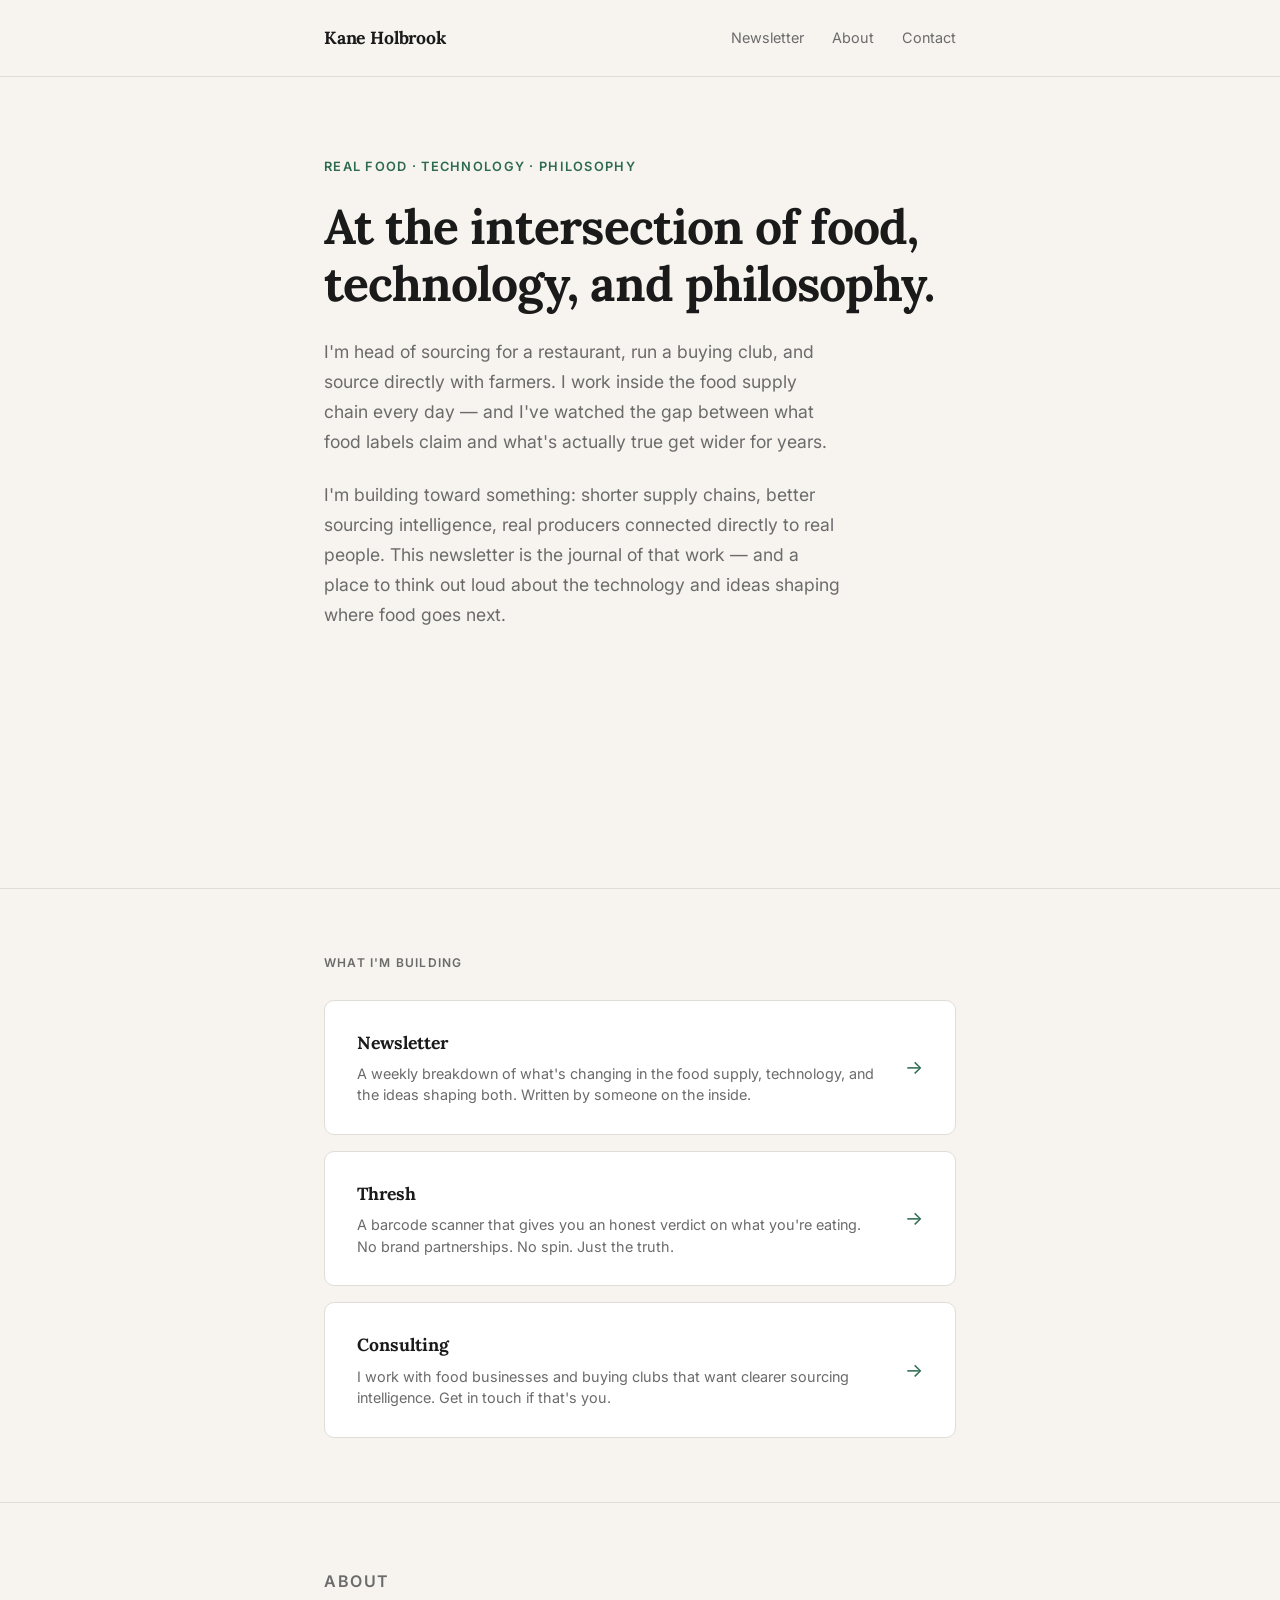
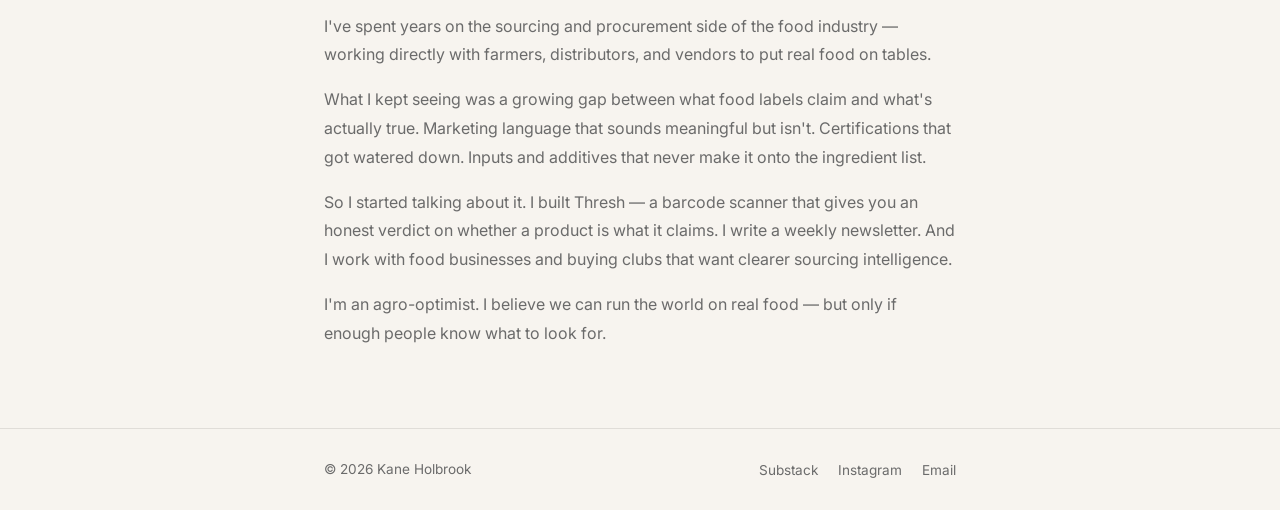
==== index.html @ c53640dc "Update hero copy" ====
<!DOCTYPE html>
<html lang="en">
<head>
  <meta charset="UTF-8" />
  <meta name="viewport" content="width=device-width, initial-scale=1.0" />
  <title>Kane Holbrook</title>
  <meta name="description" content="Real food. Technology. Philosophy. Kane Holbrook writes about what he sees working inside supply chains and building tools." />

  <!-- Open Graph -->
  <meta property="og:title" content="Kane Holbrook" />
  <meta property="og:description" content="Real food. Technology. Philosophy." />
  <meta property="og:type" content="website" />
  <meta property="og:url" content="https://kaneholbrook.com" />
  <meta property="og:image" content="https://kaneholbrook.com/assets/og-image.png" />

  <!-- Fonts -->
  <link rel="preconnect" href="https://fonts.googleapis.com" />
  <link rel="preconnect" href="https://fonts.gstatic.com" crossorigin />
  <link href="https://fonts.googleapis.com/css2?family=Lora:wght@700&family=Inter:wght@400;600&display=swap" rel="stylesheet" />

  <link rel="stylesheet" href="/assets/style.css" />
</head>
<body>

  <!-- Nav -->
  <nav>
    <div class="container">
      <a class="nav-name" href="/">Kane Holbrook</a>
      <ul class="nav-links">
        <li><a href="https://kaneholbrook.substack.com" target="_blank" rel="noopener">Newsletter</a></li>
        <li><a href="#about">About</a></li>
        <li><a href="mailto:kane@kaneholbrook.com">Contact</a></li>
      </ul>
    </div>
  </nav>

  <!-- Hero -->
  <section class="hero">
    <div class="container">
      <p class="hero-eyebrow">Real food &middot; Technology &middot; Philosophy</p>
      <h1>At the intersection of food,<br>technology, and philosophy.</h1>
      <p class="hero-sub">
        I'm head of sourcing for a restaurant, run a buying club, and source directly with farmers. I work inside the food supply chain every day — and I've watched the gap between what food labels claim and what's actually true get wider for years.
      </p>
      <p class="hero-sub" style="margin-top: -12px;">
        I'm building toward something: shorter supply chains, better sourcing intelligence, real producers connected directly to real people. This newsletter is the journal of that work — and a place to think out loud about the technology and ideas shaping where food goes next.
      </p>
      <div class="substack-embed">
        <iframe src="https://kaneholbrook.substack.com/embed"
          width="100%"
          height="150"
          style="border:none; background:transparent;"
          frameborder="0"
          scrolling="no">
        </iframe>
      </div>
    </div>
  </section>

  <hr class="divider" />

  <!-- Cards -->
  <section class="cards-section">
    <div class="container">
      <p class="section-label">What I'm building</p>
      <div class="cards">

        <a class="card" href="https://kaneholbrook.substack.com" target="_blank" rel="noopener">
          <div class="card-text">
            <h3>Newsletter</h3>
            <p>A weekly breakdown of what's changing in the food supply, technology, and the ideas shaping both. Written by someone on the inside.</p>
          </div>
          <span class="card-arrow">→</span>
        </a>

        <a class="card" href="#" target="_blank" rel="noopener">
          <div class="card-text">
            <h3>Thresh</h3>
            <p>A barcode scanner that gives you an honest verdict on what you're eating. No brand partnerships. No spin. Just the truth.</p>
          </div>
          <span class="card-arrow">→</span>
        </a>

        <a class="card" href="mailto:kane@kaneholbrook.com">
          <div class="card-text">
            <h3>Consulting</h3>
            <p>I work with food businesses and buying clubs that want clearer sourcing intelligence. Get in touch if that's you.</p>
          </div>
          <span class="card-arrow">→</span>
        </a>

      </div>
    </div>
  </section>

  <hr class="divider" />

  <!-- About -->
  <section class="about-section" id="about">
    <div class="container" style="padding-top: 64px;">
      <p class="section-label">About</p>
      <p>
        I've spent years on the sourcing and procurement side of the food industry — working directly with farmers, distributors, and vendors to put real food on tables.
      </p>
      <p>
        What I kept seeing was a growing gap between what food labels claim and what's actually true. Marketing language that sounds meaningful but isn't. Certifications that got watered down. Inputs and additives that never make it onto the ingredient list.
      </p>
      <p>
        So I started talking about it. I built Thresh — a barcode scanner that gives you an honest verdict on whether a product is what it claims. I write a weekly newsletter. And I work with food businesses and buying clubs that want clearer sourcing intelligence.
      </p>
      <p>
        I'm an agro-optimist. I believe we can run the world on real food — but only if enough people know what to look for.
      </p>
    </div>
  </section>

  <!-- Footer -->
  <footer>
    <div class="container">
      <span class="footer-name">© 2026 Kane Holbrook</span>
      <ul class="footer-links">
        <li><a href="https://kaneholbrook.substack.com" target="_blank" rel="noopener">Substack</a></li>
        <li><a href="https://instagram.com/kane_holbrook" target="_blank" rel="noopener">Instagram</a></li>
        <li><a href="mailto:kane@kaneholbrook.com">Email</a></li>
      </ul>
    </div>
  </footer>

</body>
</html>
---- assets/style.css ----
/* Reset */
*, *::before, *::after { box-sizing: border-box; margin: 0; padding: 0; }

/* Variables */
:root {
  --bg: #F7F4EF;
  --text: #1A1A1A;
  --muted: #6B6B6B;
  --green: #2D6A4F;
  --green-light: #40916C;
  --border: #E0DDD8;
  --card-bg: #FFFFFF;
}

/* Base */
html { font-size: 16px; scroll-behavior: smooth; }

body {
  background: var(--bg);
  color: var(--text);
  font-family: 'Inter', system-ui, -apple-system, sans-serif;
  line-height: 1.6;
  -webkit-font-smoothing: antialiased;
}

/* Layout */
.container {
  max-width: 680px;
  margin: 0 auto;
  padding: 0 24px;
}

/* Nav */
nav {
  padding: 24px 0;
  border-bottom: 1px solid var(--border);
}

nav .container {
  display: flex;
  justify-content: space-between;
  align-items: center;
}

.nav-name {
  font-family: 'Lora', Georgia, serif;
  font-weight: 700;
  font-size: 1.1rem;
  color: var(--text);
  text-decoration: none;
  letter-spacing: -0.01em;
}

.nav-links {
  display: flex;
  gap: 28px;
  list-style: none;
}

.nav-links a {
  color: var(--muted);
  text-decoration: none;
  font-size: 0.9rem;
  transition: color 0.15s;
}

.nav-links a:hover { color: var(--text); }

/* Hero */
.hero {
  padding: 80px 0 64px;
}

.hero-eyebrow {
  font-size: 0.8rem;
  font-weight: 600;
  letter-spacing: 0.1em;
  text-transform: uppercase;
  color: var(--green);
  margin-bottom: 20px;
}

.hero h1 {
  font-family: 'Lora', Georgia, serif;
  font-size: clamp(2rem, 5vw, 3rem);
  font-weight: 700;
  line-height: 1.2;
  letter-spacing: -0.02em;
  color: var(--text);
  margin-bottom: 24px;
}

.hero-sub {
  font-size: 1.1rem;
  color: var(--muted);
  line-height: 1.7;
  max-width: 520px;
  margin-bottom: 36px;
}

/* Substack embed */
.substack-embed {
  max-width: 480px;
  margin-top: 8px;
}

/* Divider */
.divider {
  border: none;
  border-top: 1px solid var(--border);
  margin: 0;
}

/* Cards section */
.cards-section {
  padding: 64px 0;
}

.section-label {
  font-size: 0.75rem;
  font-weight: 600;
  letter-spacing: 0.1em;
  text-transform: uppercase;
  color: var(--muted);
  margin-bottom: 28px;
}

.cards {
  display: flex;
  flex-direction: column;
  gap: 16px;
}

.card {
  background: var(--card-bg);
  border: 1px solid var(--border);
  border-radius: 10px;
  padding: 28px 32px;
  display: flex;
  justify-content: space-between;
  align-items: center;
  gap: 24px;
  text-decoration: none;
  color: inherit;
  transition: border-color 0.15s, box-shadow 0.15s;
}

.card:hover {
  border-color: var(--green);
  box-shadow: 0 2px 12px rgba(45, 106, 79, 0.08);
}

.card-text h3 {
  font-family: 'Lora', Georgia, serif;
  font-size: 1.1rem;
  font-weight: 700;
  margin-bottom: 6px;
  color: var(--text);
}

.card-text p {
  font-size: 0.9rem;
  color: var(--muted);
  line-height: 1.5;
}

.card-arrow {
  color: var(--green);
  font-size: 1.2rem;
  flex-shrink: 0;
}

/* About section */
.about-section {
  padding: 0 0 80px;
}

.about-section p {
  font-size: 1rem;
  color: var(--muted);
  line-height: 1.8;
  margin-bottom: 16px;
}

.about-section p:last-child { margin-bottom: 0; }

/* Footer */
footer {
  border-top: 1px solid var(--border);
  padding: 28px 0;
}

footer .container {
  display: flex;
  justify-content: space-between;
  align-items: center;
}

.footer-name {
  font-size: 0.85rem;
  color: var(--muted);
}

.footer-links {
  display: flex;
  gap: 20px;
  list-style: none;
}

.footer-links a {
  font-size: 0.85rem;
  color: var(--muted);
  text-decoration: none;
  transition: color 0.15s;
}

.footer-links a:hover { color: var(--text); }

/* Mobile */
@media (max-width: 600px) {
  .hero { padding: 56px 0 48px; }

  .subscribe-form {
    flex-direction: column;
  }

  .subscribe-form input,
  .btn-primary {
    width: 100%;
    text-align: center;
  }

  .card { padding: 22px 20px; }

  footer .container {
    flex-direction: column;
    gap: 16px;
    text-align: center;
  }
}
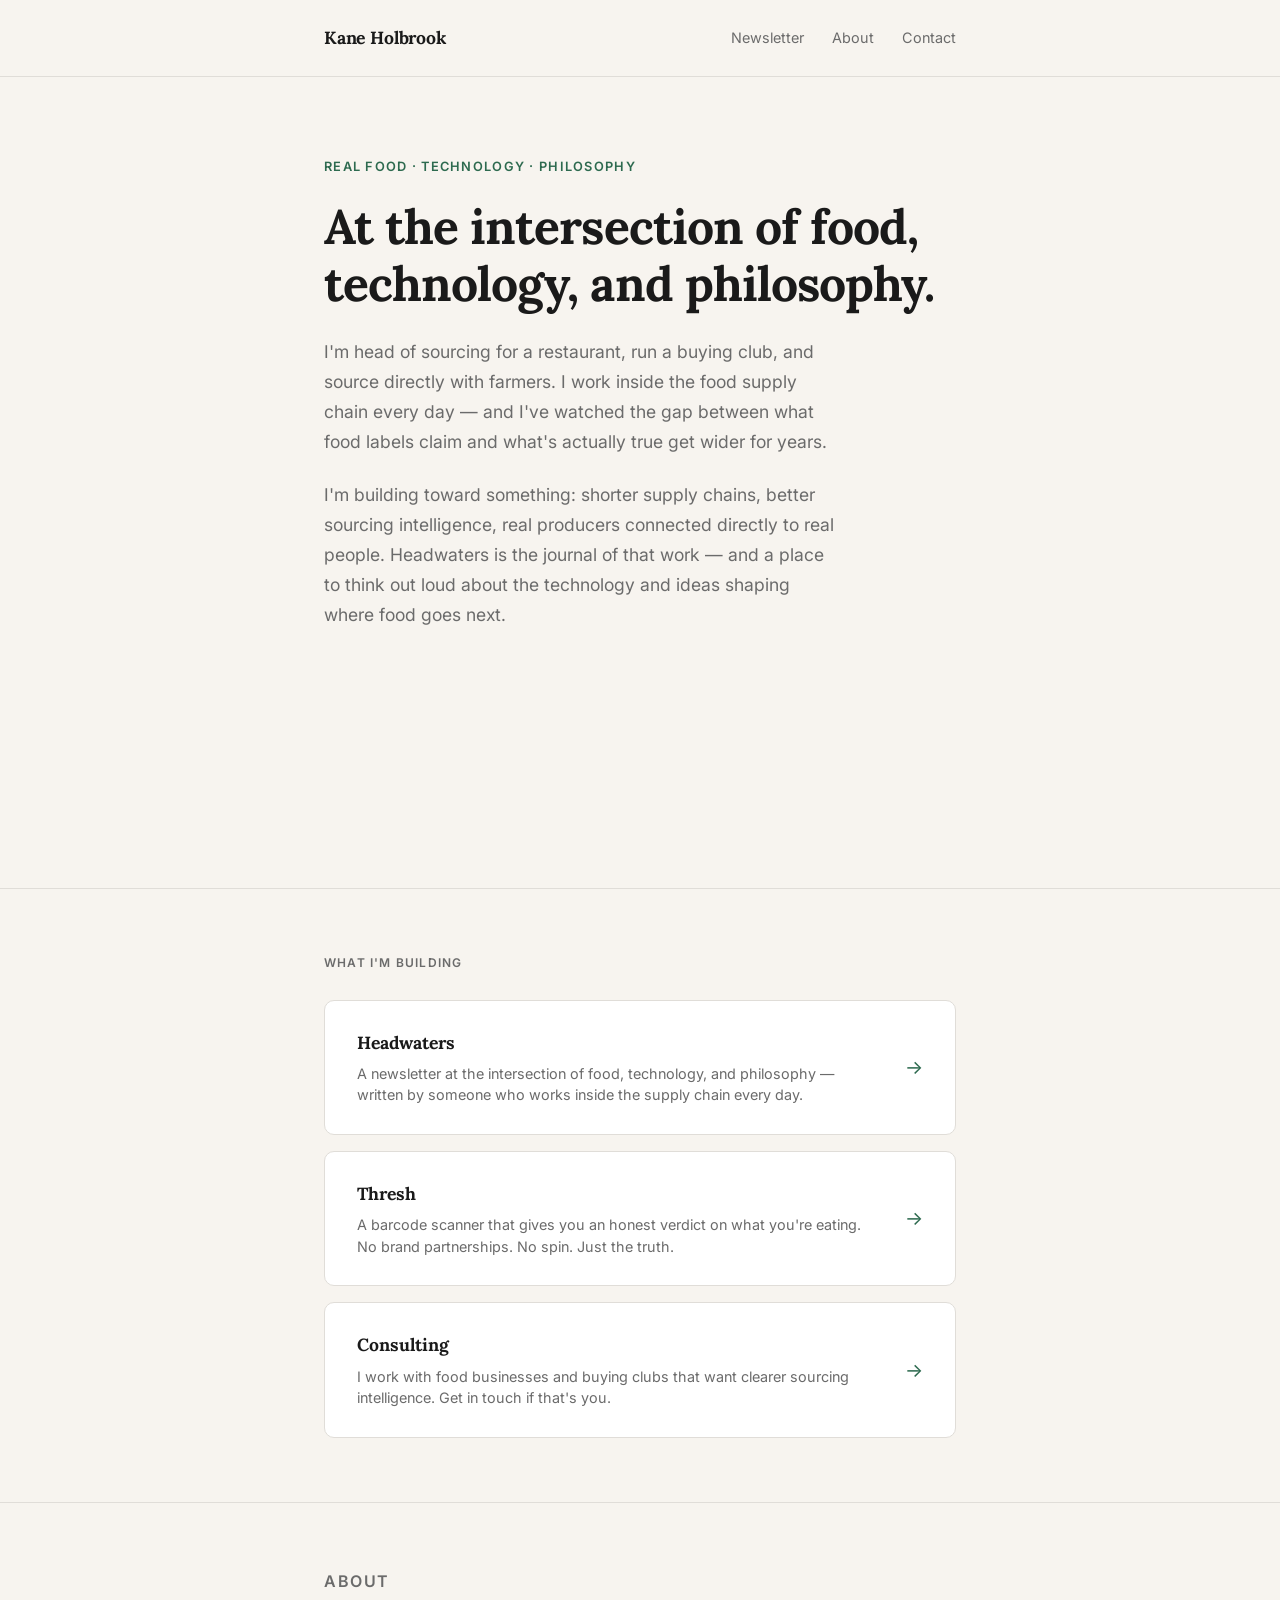
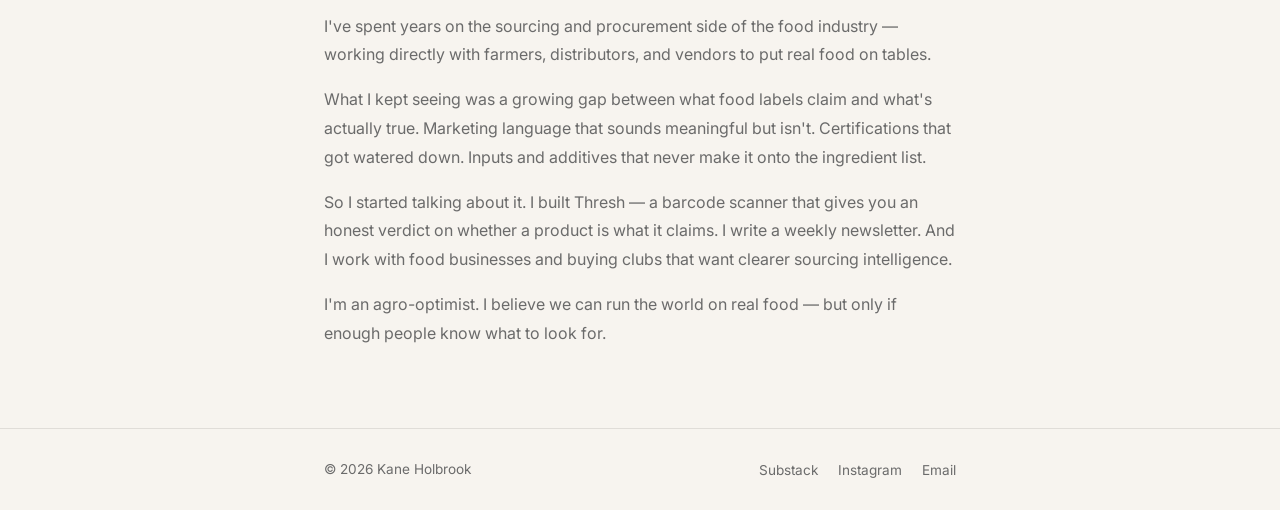
==== commit 7b096404: "Name newsletter Headwaters" ====
--- a/index.html
+++ b/index.html
@@ -43,7 +43,7 @@
         I'm head of sourcing for a restaurant, run a buying club, and source directly with farmers. I work inside the food supply chain every day — and I've watched the gap between what food labels claim and what's actually true get wider for years.
       </p>
       <p class="hero-sub" style="margin-top: -12px;">
-        I'm building toward something: shorter supply chains, better sourcing intelligence, real producers connected directly to real people. This newsletter is the journal of that work — and a place to think out loud about the technology and ideas shaping where food goes next.
+        I'm building toward something: shorter supply chains, better sourcing intelligence, real producers connected directly to real people. Headwaters is the journal of that work — and a place to think out loud about the technology and ideas shaping where food goes next.
       </p>
       <div class="substack-embed">
         <iframe src="https://kaneholbrook.substack.com/embed"
@@ -67,8 +67,8 @@
 
         <a class="card" href="https://kaneholbrook.substack.com" target="_blank" rel="noopener">
           <div class="card-text">
-            <h3>Newsletter</h3>
-            <p>A weekly breakdown of what's changing in the food supply, technology, and the ideas shaping both. Written by someone on the inside.</p>
+            <h3>Headwaters</h3>
+            <p>A newsletter at the intersection of food, technology, and philosophy — written by someone who works inside the supply chain every day.</p>
           </div>
           <span class="card-arrow">→</span>
         </a>
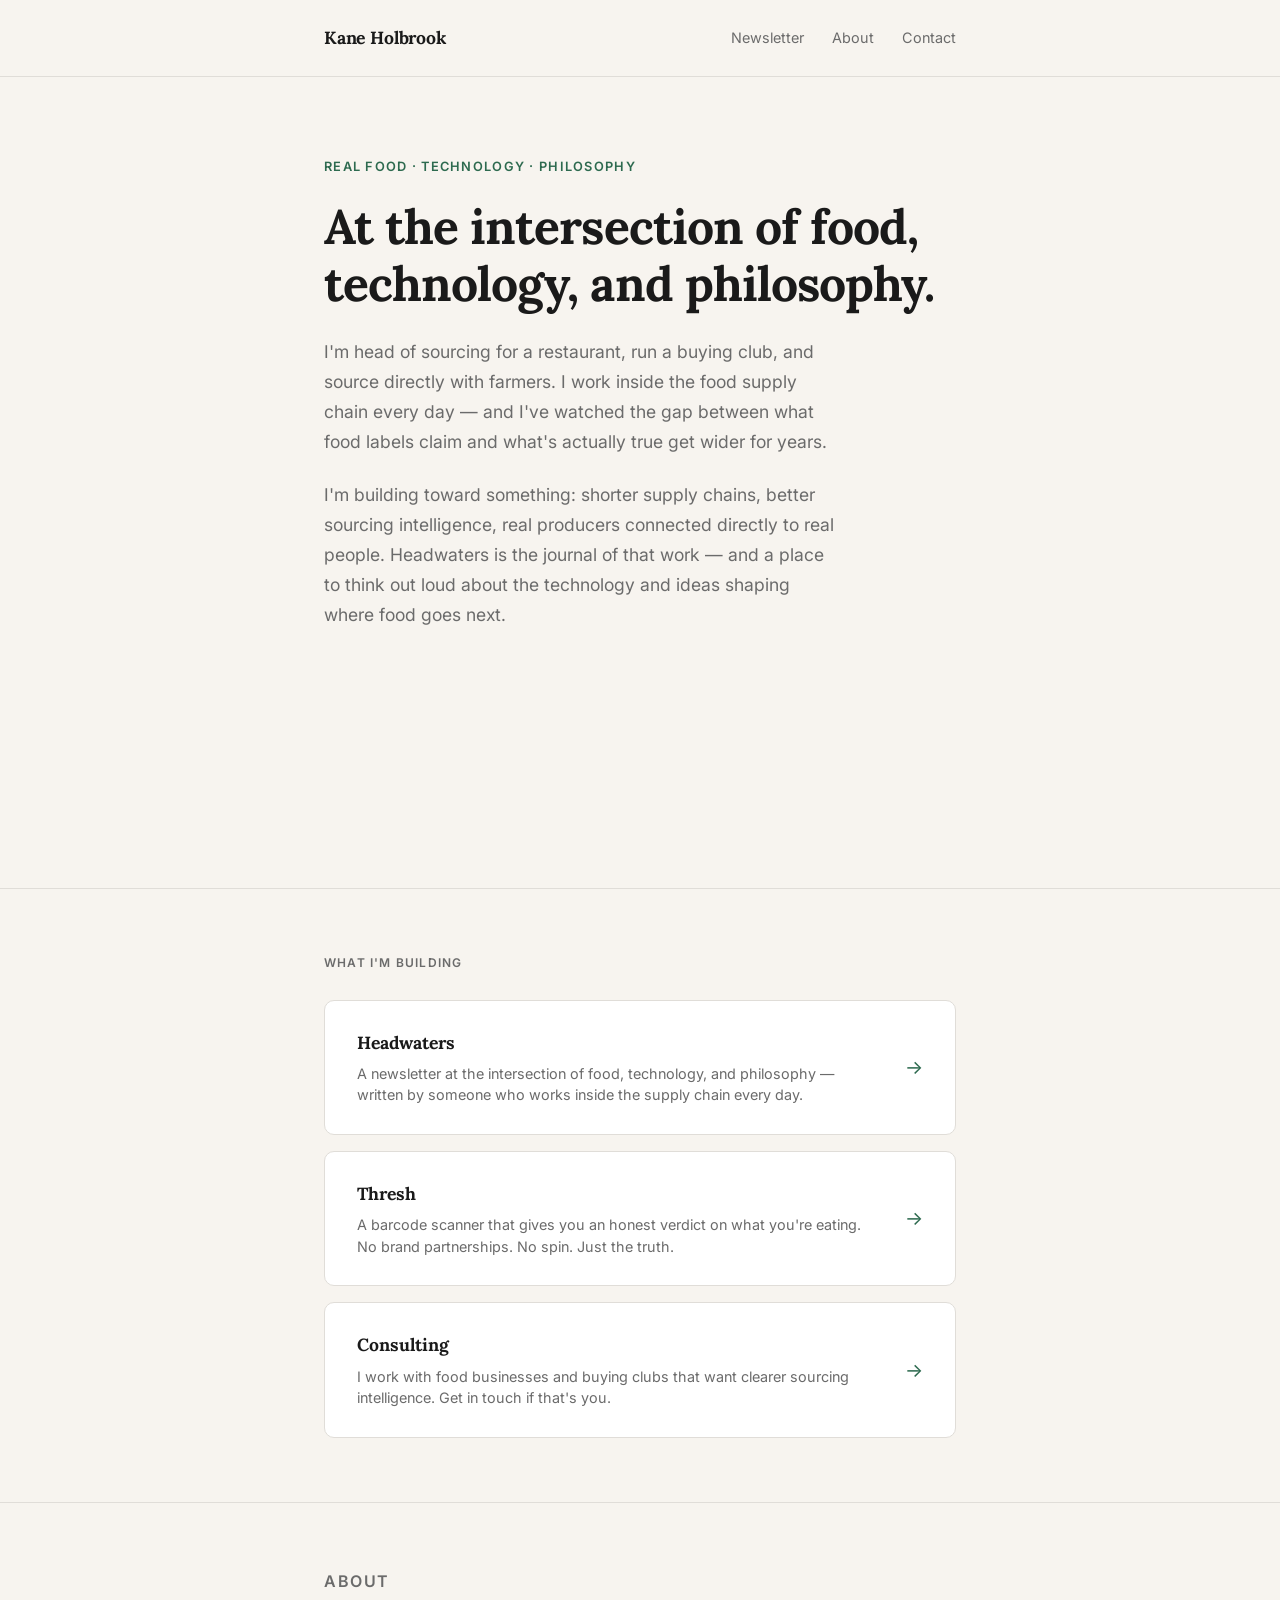
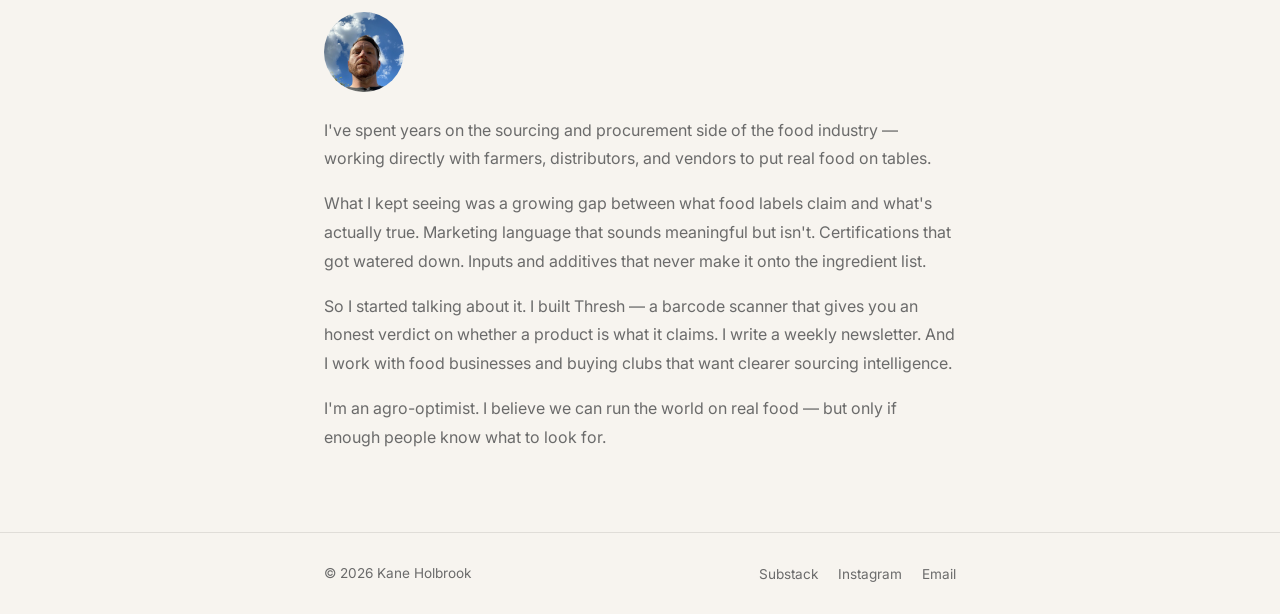
==== commit 3c0e691c: "Add headshot to about section" ====
--- a/index.html
+++ b/index.html
@@ -99,6 +99,7 @@
   <section class="about-section" id="about">
     <div class="container" style="padding-top: 64px;">
       <p class="section-label">About</p>
+      <img src="/assets/kane.jpg" alt="Kane Holbrook" class="about-photo" />
       <p>
         I've spent years on the sourcing and procurement side of the food industry — working directly with farmers, distributors, and vendors to put real food on tables.
       </p>
--- a/assets/style.css
+++ b/assets/style.css
@@ -170,6 +170,17 @@
   flex-shrink: 0;
 }
 
+/* About photo */
+.about-photo {
+  width: 80px;
+  height: 80px;
+  border-radius: 50%;
+  object-fit: cover;
+  object-position: center 20%;
+  margin-bottom: 24px;
+  display: block;
+}
+
 /* About section */
 .about-section {
   padding: 0 0 80px;
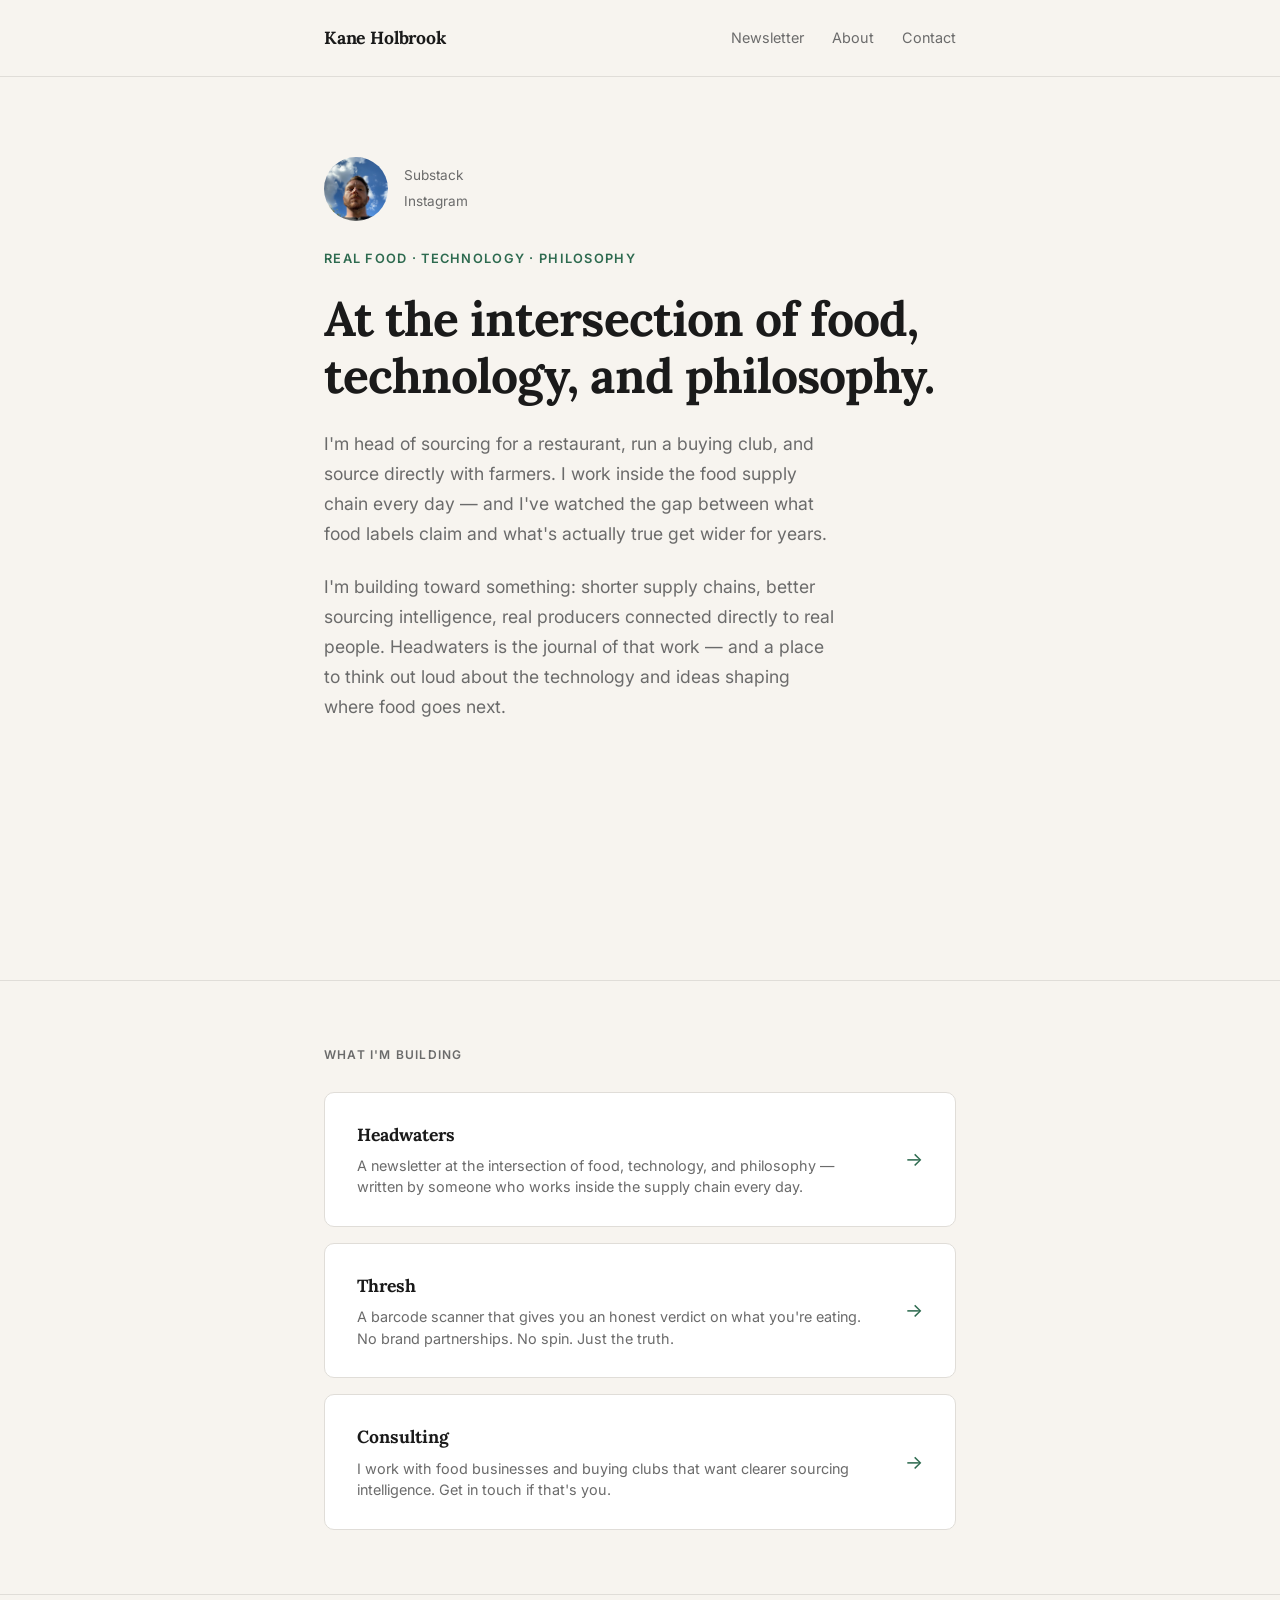
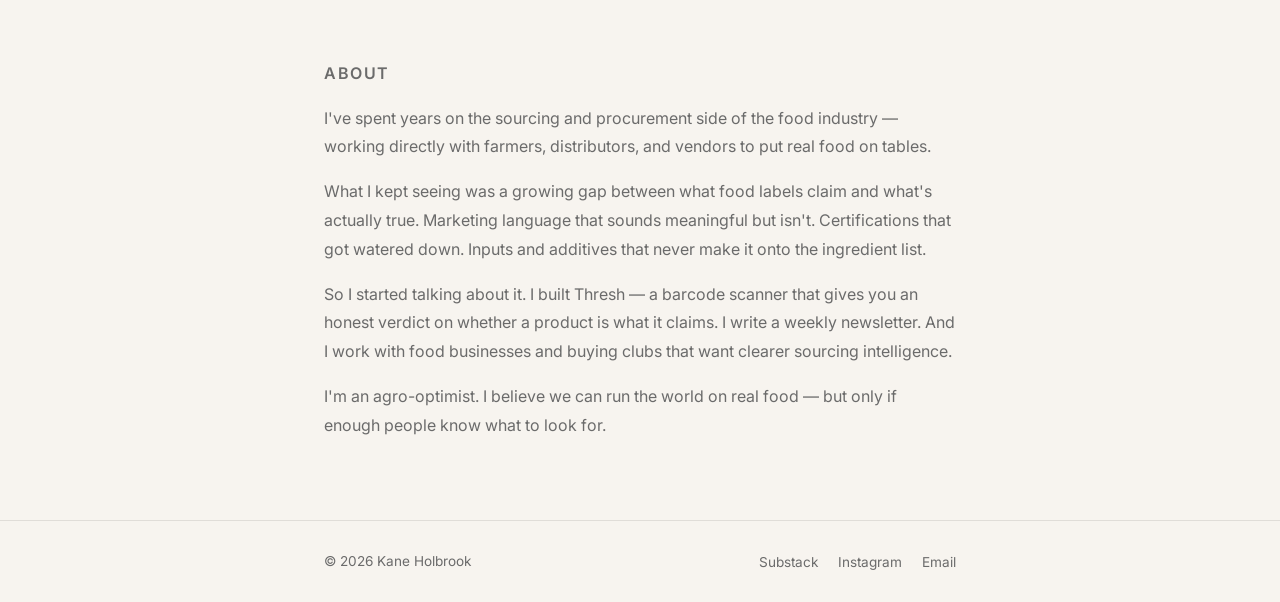
==== commit ca7d3060: "Move photo above fold with social links" ====
--- a/index.html
+++ b/index.html
@@ -37,6 +37,13 @@
   <!-- Hero -->
   <section class="hero">
     <div class="container">
+      <div class="hero-identity">
+        <img src="/assets/kane.jpg" alt="Kane Holbrook" class="hero-photo" />
+        <div class="hero-identity-links">
+          <a href="https://kaneholbrook.substack.com" target="_blank" rel="noopener">Substack</a>
+          <a href="https://instagram.com/kane_holbrook" target="_blank" rel="noopener">Instagram</a>
+        </div>
+      </div>
       <p class="hero-eyebrow">Real food &middot; Technology &middot; Philosophy</p>
       <h1>At the intersection of food,<br>technology, and philosophy.</h1>
       <p class="hero-sub">
@@ -99,7 +106,6 @@
   <section class="about-section" id="about">
     <div class="container" style="padding-top: 64px;">
       <p class="section-label">About</p>
-      <img src="/assets/kane.jpg" alt="Kane Holbrook" class="about-photo" />
       <p>
         I've spent years on the sourcing and procurement side of the food industry — working directly with farmers, distributors, and vendors to put real food on tables.
       </p>
--- a/assets/style.css
+++ b/assets/style.css
@@ -170,16 +170,37 @@
   flex-shrink: 0;
 }
 
-/* About photo */
-.about-photo {
-  width: 80px;
-  height: 80px;
+/* Hero identity block */
+.hero-identity {
+  display: flex;
+  align-items: center;
+  gap: 16px;
+  margin-bottom: 28px;
+}
+
+.hero-photo {
+  width: 64px;
+  height: 64px;
   border-radius: 50%;
   object-fit: cover;
   object-position: center 20%;
-  margin-bottom: 24px;
-  display: block;
-}
+  flex-shrink: 0;
+}
+
+.hero-identity-links {
+  display: flex;
+  flex-direction: column;
+  gap: 4px;
+}
+
+.hero-identity-links a {
+  font-size: 0.85rem;
+  color: var(--muted);
+  text-decoration: none;
+  transition: color 0.15s;
+}
+
+.hero-identity-links a:hover { color: var(--green); }
 
 /* About section */
 .about-section {
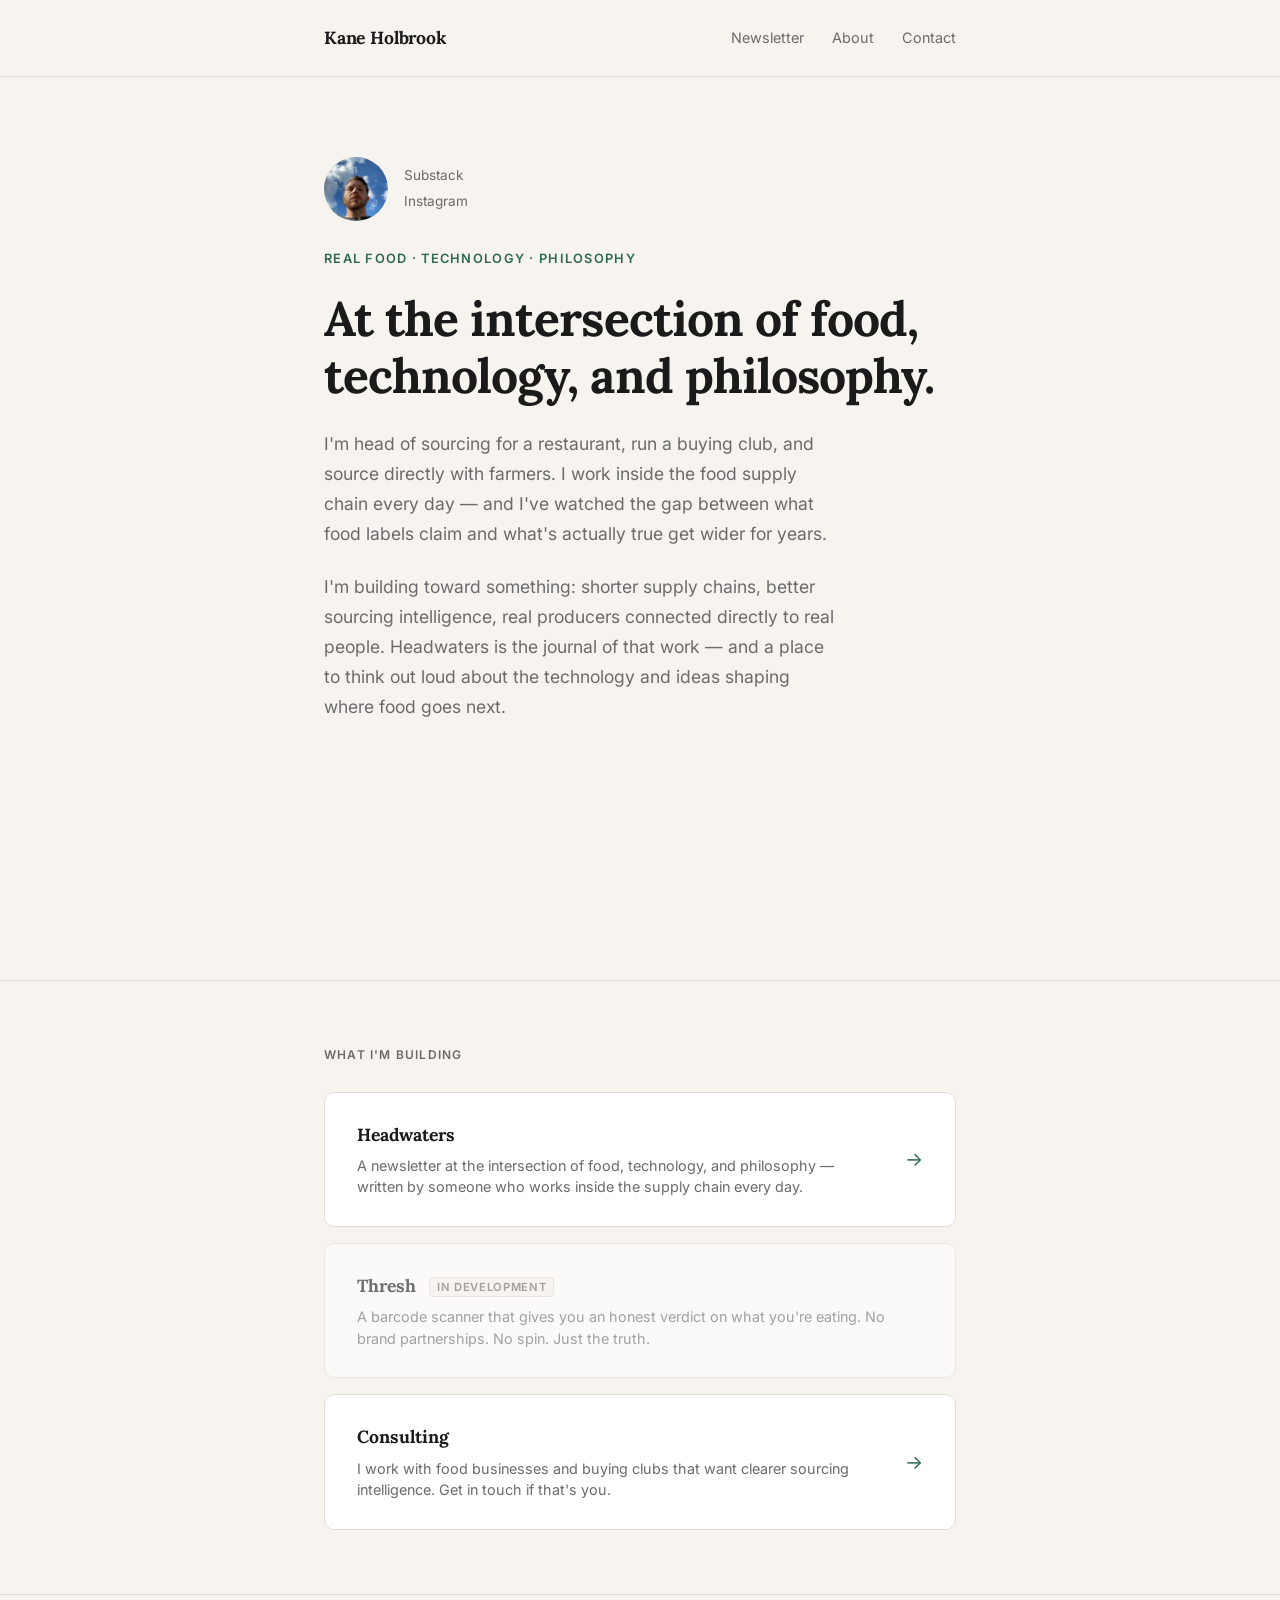
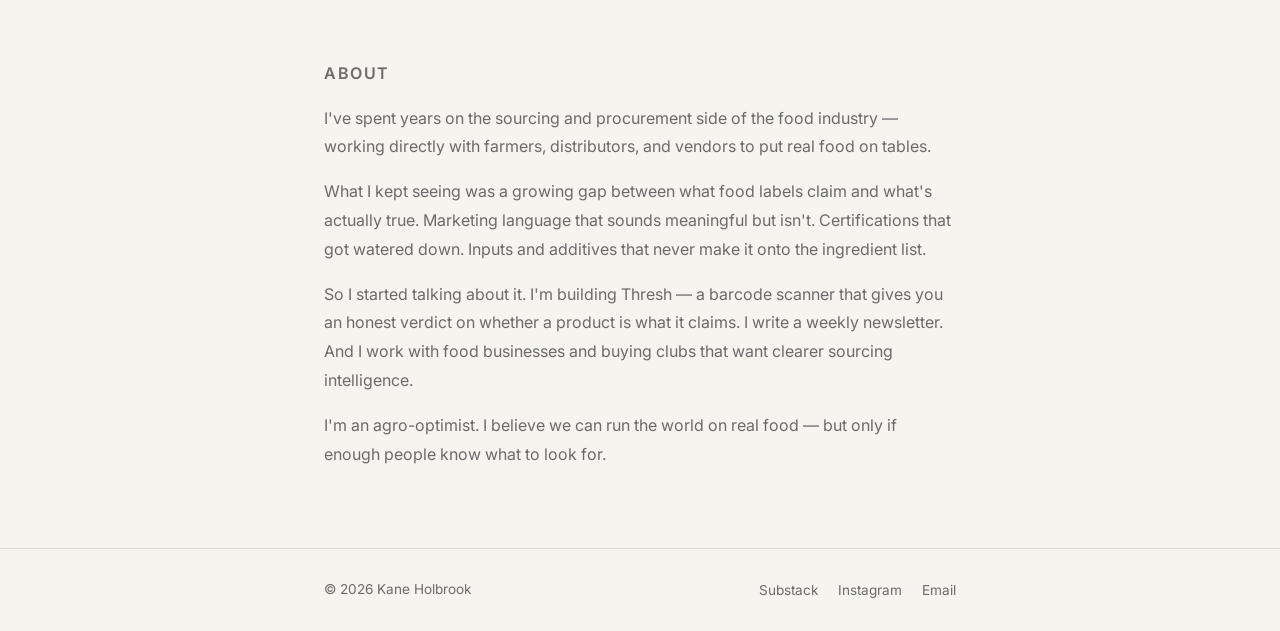
==== commit 9f968385: "Mark Thresh as in development" ====
--- a/index.html
+++ b/index.html
@@ -80,13 +80,12 @@
           <span class="card-arrow">→</span>
         </a>
 
-        <a class="card" href="#" target="_blank" rel="noopener">
+        <div class="card card-inactive">
           <div class="card-text">
-            <h3>Thresh</h3>
+            <h3>Thresh <span class="card-badge">In development</span></h3>
             <p>A barcode scanner that gives you an honest verdict on what you're eating. No brand partnerships. No spin. Just the truth.</p>
           </div>
-          <span class="card-arrow">→</span>
-        </a>
+        </div>
 
         <a class="card" href="mailto:kane@kaneholbrook.com">
           <div class="card-text">
@@ -113,7 +112,7 @@
         What I kept seeing was a growing gap between what food labels claim and what's actually true. Marketing language that sounds meaningful but isn't. Certifications that got watered down. Inputs and additives that never make it onto the ingredient list.
       </p>
       <p>
-        So I started talking about it. I built Thresh — a barcode scanner that gives you an honest verdict on whether a product is what it claims. I write a weekly newsletter. And I work with food businesses and buying clubs that want clearer sourcing intelligence.
+        So I started talking about it. I'm building Thresh — a barcode scanner that gives you an honest verdict on whether a product is what it claims. I write a weekly newsletter. And I work with food businesses and buying clubs that want clearer sourcing intelligence.
       </p>
       <p>
         I'm an agro-optimist. I believe we can run the world on real food — but only if enough people know what to look for.
--- a/assets/style.css
+++ b/assets/style.css
@@ -170,6 +170,31 @@
   flex-shrink: 0;
 }
 
+.card-inactive {
+  opacity: 0.6;
+  cursor: default;
+}
+
+.card-inactive:hover {
+  border-color: var(--border);
+  box-shadow: none;
+}
+
+.card-badge {
+  font-family: 'Inter', sans-serif;
+  font-size: 0.7rem;
+  font-weight: 600;
+  letter-spacing: 0.06em;
+  text-transform: uppercase;
+  color: var(--muted);
+  background: var(--bg);
+  border: 1px solid var(--border);
+  border-radius: 4px;
+  padding: 2px 7px;
+  margin-left: 8px;
+  vertical-align: middle;
+}
+
 /* Hero identity block */
 .hero-identity {
   display: flex;
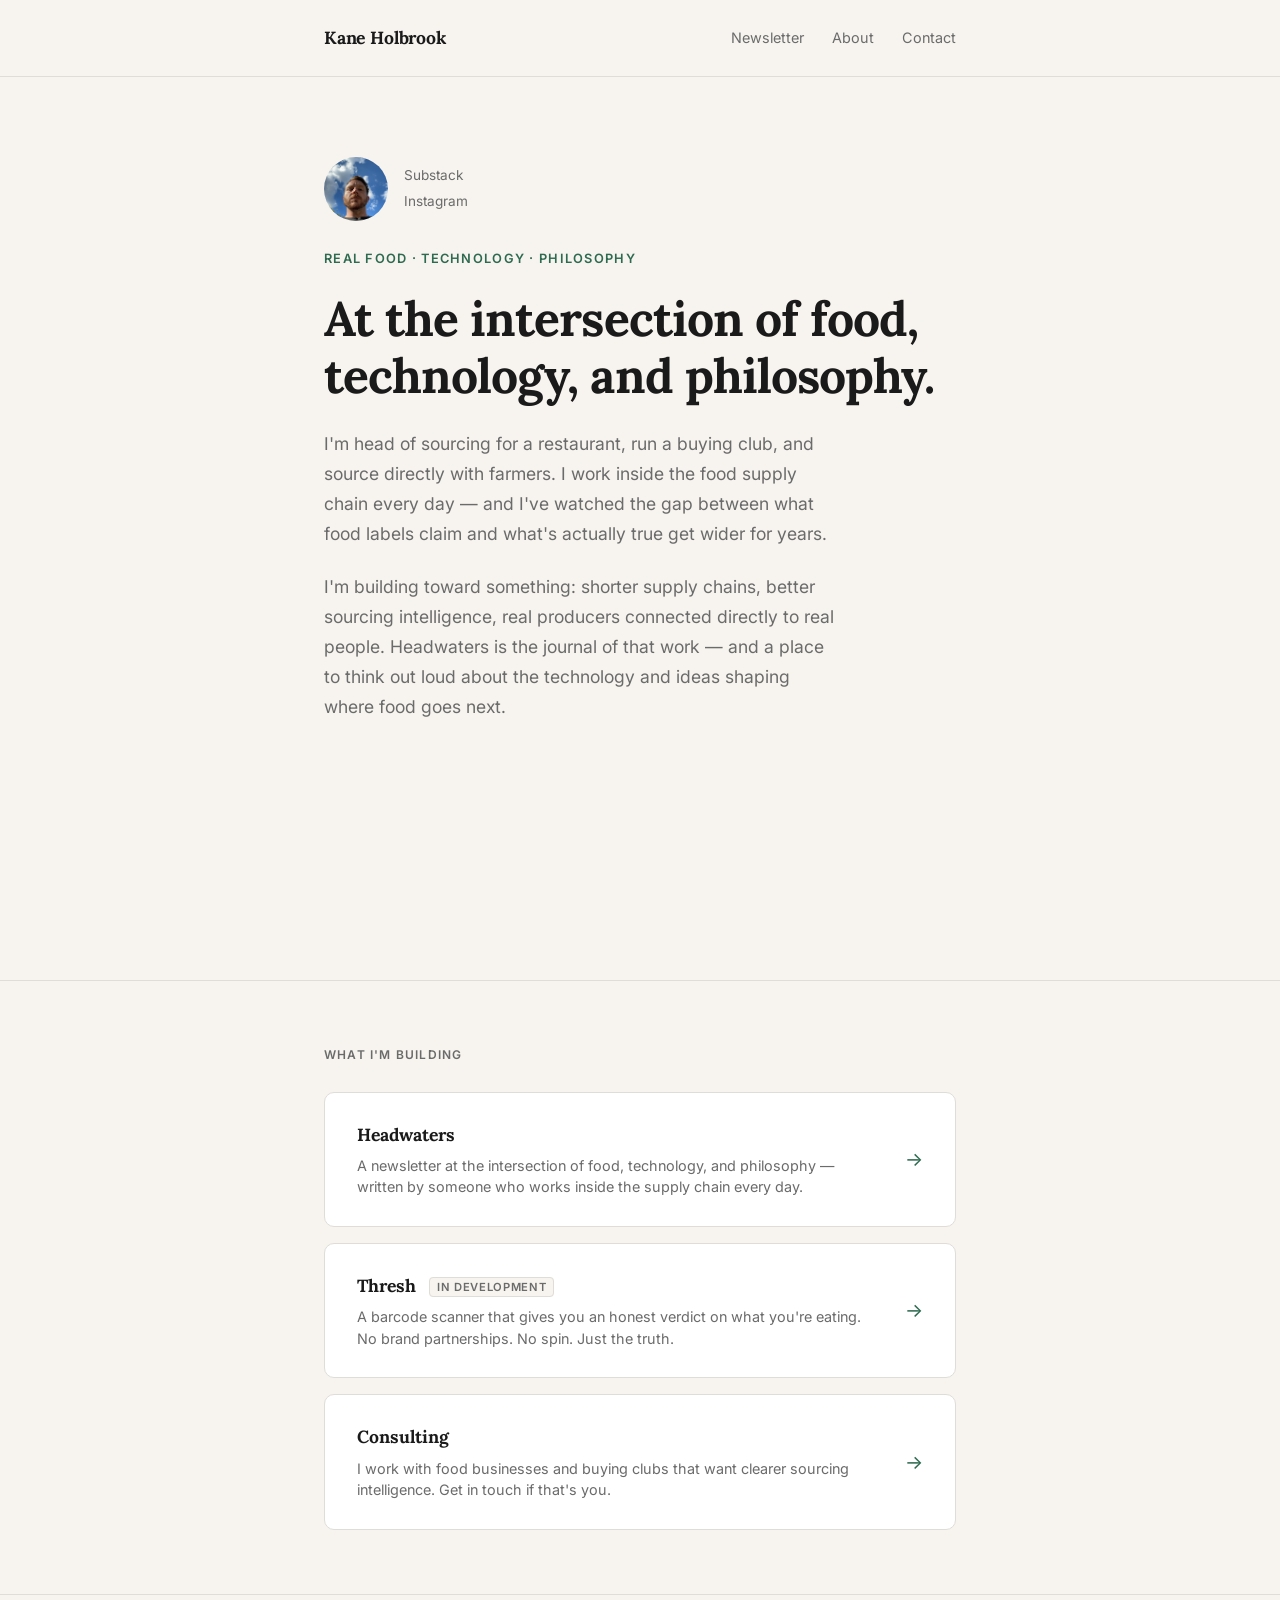
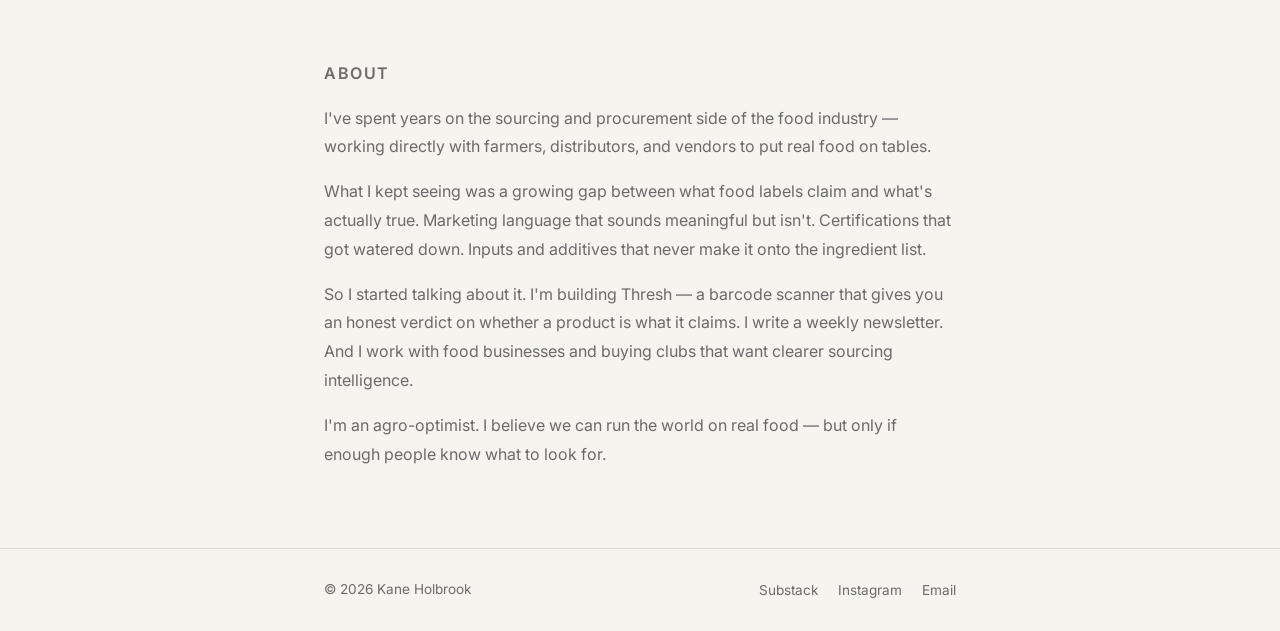
==== commit b3983f5d: "Add Thresh and consulting pages, wire up card links" ====
--- a/index.html
+++ b/index.html
@@ -80,14 +80,15 @@
           <span class="card-arrow">→</span>
         </a>
 
-        <div class="card card-inactive">
+        <a class="card" href="/thresh">
           <div class="card-text">
             <h3>Thresh <span class="card-badge">In development</span></h3>
             <p>A barcode scanner that gives you an honest verdict on what you're eating. No brand partnerships. No spin. Just the truth.</p>
           </div>
-        </div>
+          <span class="card-arrow">→</span>
+        </a>
 
-        <a class="card" href="mailto:kane@kaneholbrook.com">
+        <a class="card" href="/consulting">
           <div class="card-text">
             <h3>Consulting</h3>
             <p>I work with food businesses and buying clubs that want clearer sourcing intelligence. Get in touch if that's you.</p>
--- a/assets/style.css
+++ b/assets/style.css
@@ -170,6 +170,15 @@
   flex-shrink: 0;
 }
 
+.card-static {
+  cursor: default;
+}
+
+.card-static:hover {
+  border-color: var(--border);
+  box-shadow: none;
+}
+
 .card-inactive {
   opacity: 0.6;
   cursor: default;
@@ -241,6 +250,67 @@
 
 .about-section p:last-child { margin-bottom: 0; }
 
+/* Contact form */
+.contact-form {
+  display: flex;
+  flex-direction: column;
+  gap: 20px;
+  max-width: 520px;
+}
+
+.form-group {
+  display: flex;
+  flex-direction: column;
+  gap: 6px;
+}
+
+.form-group label {
+  font-size: 0.85rem;
+  font-weight: 600;
+  color: var(--text);
+}
+
+.label-optional {
+  font-weight: 400;
+  color: var(--muted);
+}
+
+.form-group input,
+.form-group textarea {
+  padding: 12px 16px;
+  border: 1px solid var(--border);
+  border-radius: 6px;
+  background: var(--card-bg);
+  font-size: 0.95rem;
+  font-family: 'Inter', sans-serif;
+  color: var(--text);
+  outline: none;
+  transition: border-color 0.15s;
+  resize: vertical;
+}
+
+.form-group input:focus,
+.form-group textarea:focus { border-color: var(--green); }
+
+.form-group input::placeholder,
+.form-group textarea::placeholder { color: #ABABAB; }
+
+.btn-submit {
+  padding: 13px 28px;
+  background: var(--green);
+  color: #fff;
+  border: none;
+  border-radius: 6px;
+  font-size: 0.95rem;
+  font-weight: 600;
+  font-family: 'Inter', sans-serif;
+  cursor: pointer;
+  align-self: flex-start;
+  transition: background 0.15s;
+}
+
+.btn-submit:hover { background: var(--green-light); }
+
 /* Footer */
 footer {
   border-top: 1px solid var(--border);
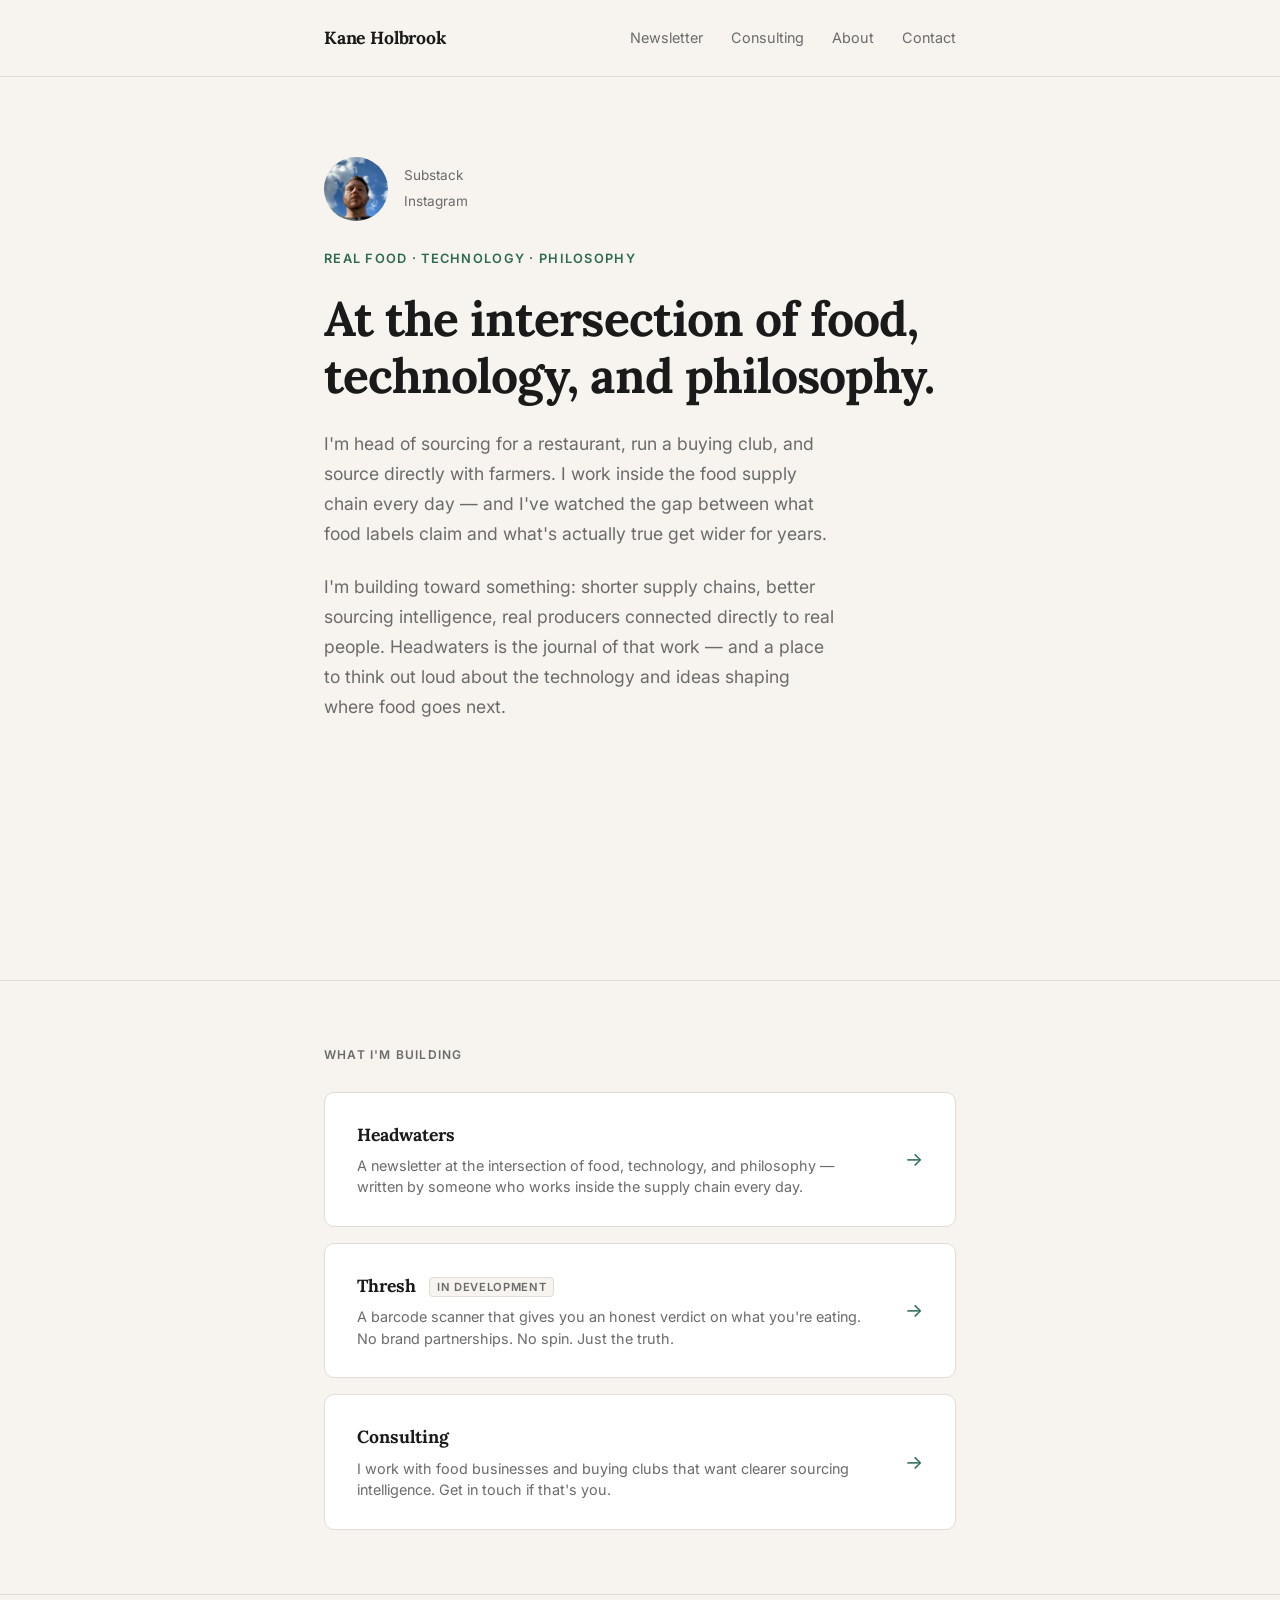
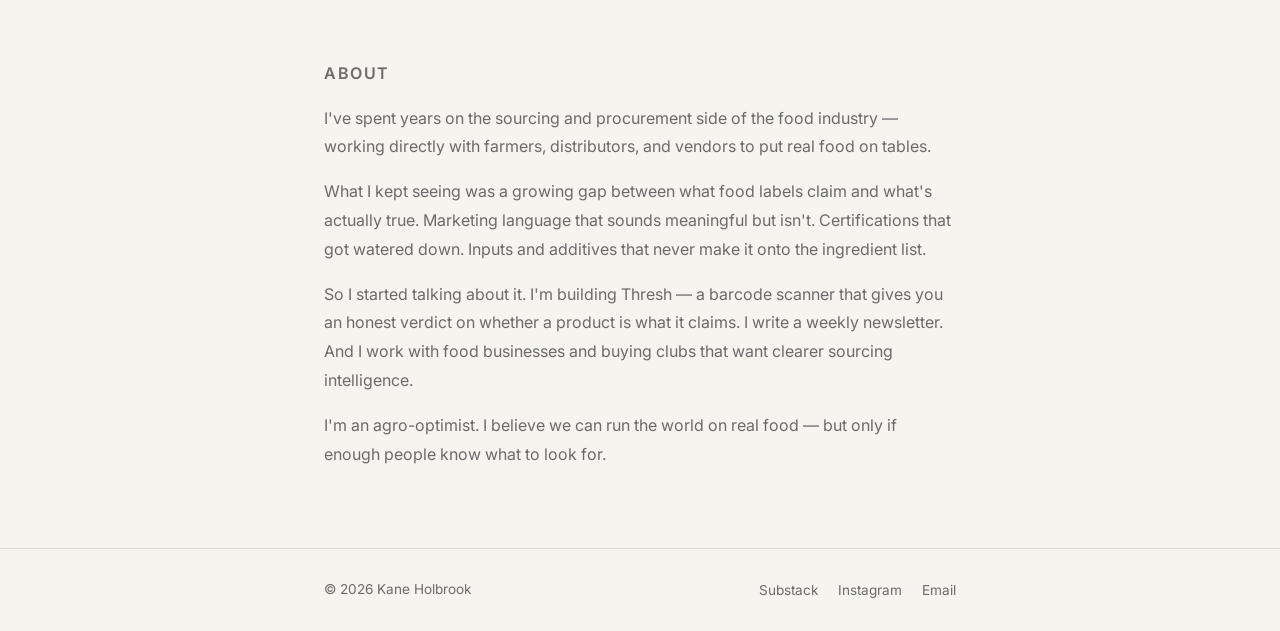
==== commit d96719e9: "Add Consulting to nav" ====
--- a/index.html
+++ b/index.html
@@ -28,6 +28,7 @@
       <a class="nav-name" href="/">Kane Holbrook</a>
       <ul class="nav-links">
         <li><a href="https://kaneholbrook.substack.com" target="_blank" rel="noopener">Newsletter</a></li>
+        <li><a href="/consulting">Consulting</a></li>
         <li><a href="#about">About</a></li>
         <li><a href="mailto:kane@kaneholbrook.com">Contact</a></li>
       </ul>
@@ -133,5 +134,7 @@
     </div>
   </footer>
 
+
+  <!-- Cloudflare Web Analytics --><script defer src='https://static.cloudflareinsights.com/beacon.min.js' data-cf-beacon='{"token": "0781403701e44b8680f9795a6d1f1e64"}'></script><!-- End Cloudflare Web Analytics -->
 </body>
 </html>
